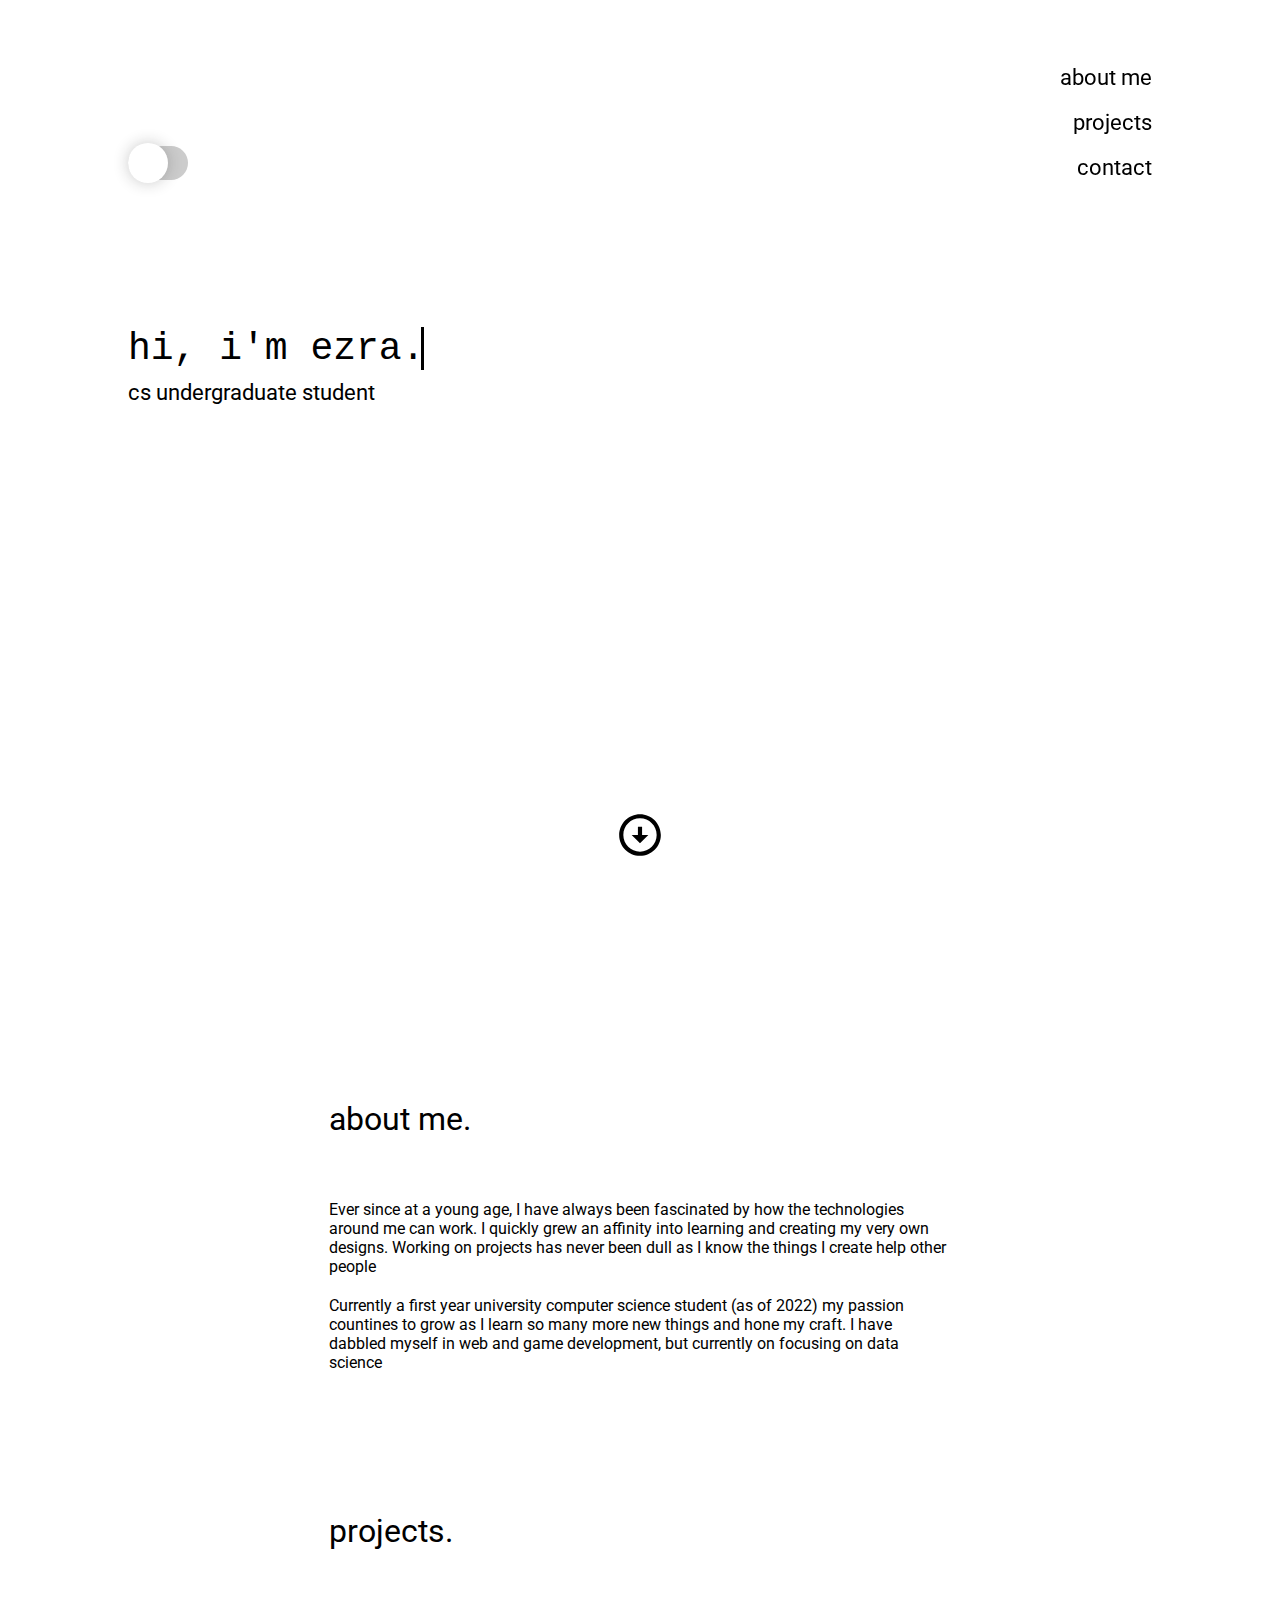
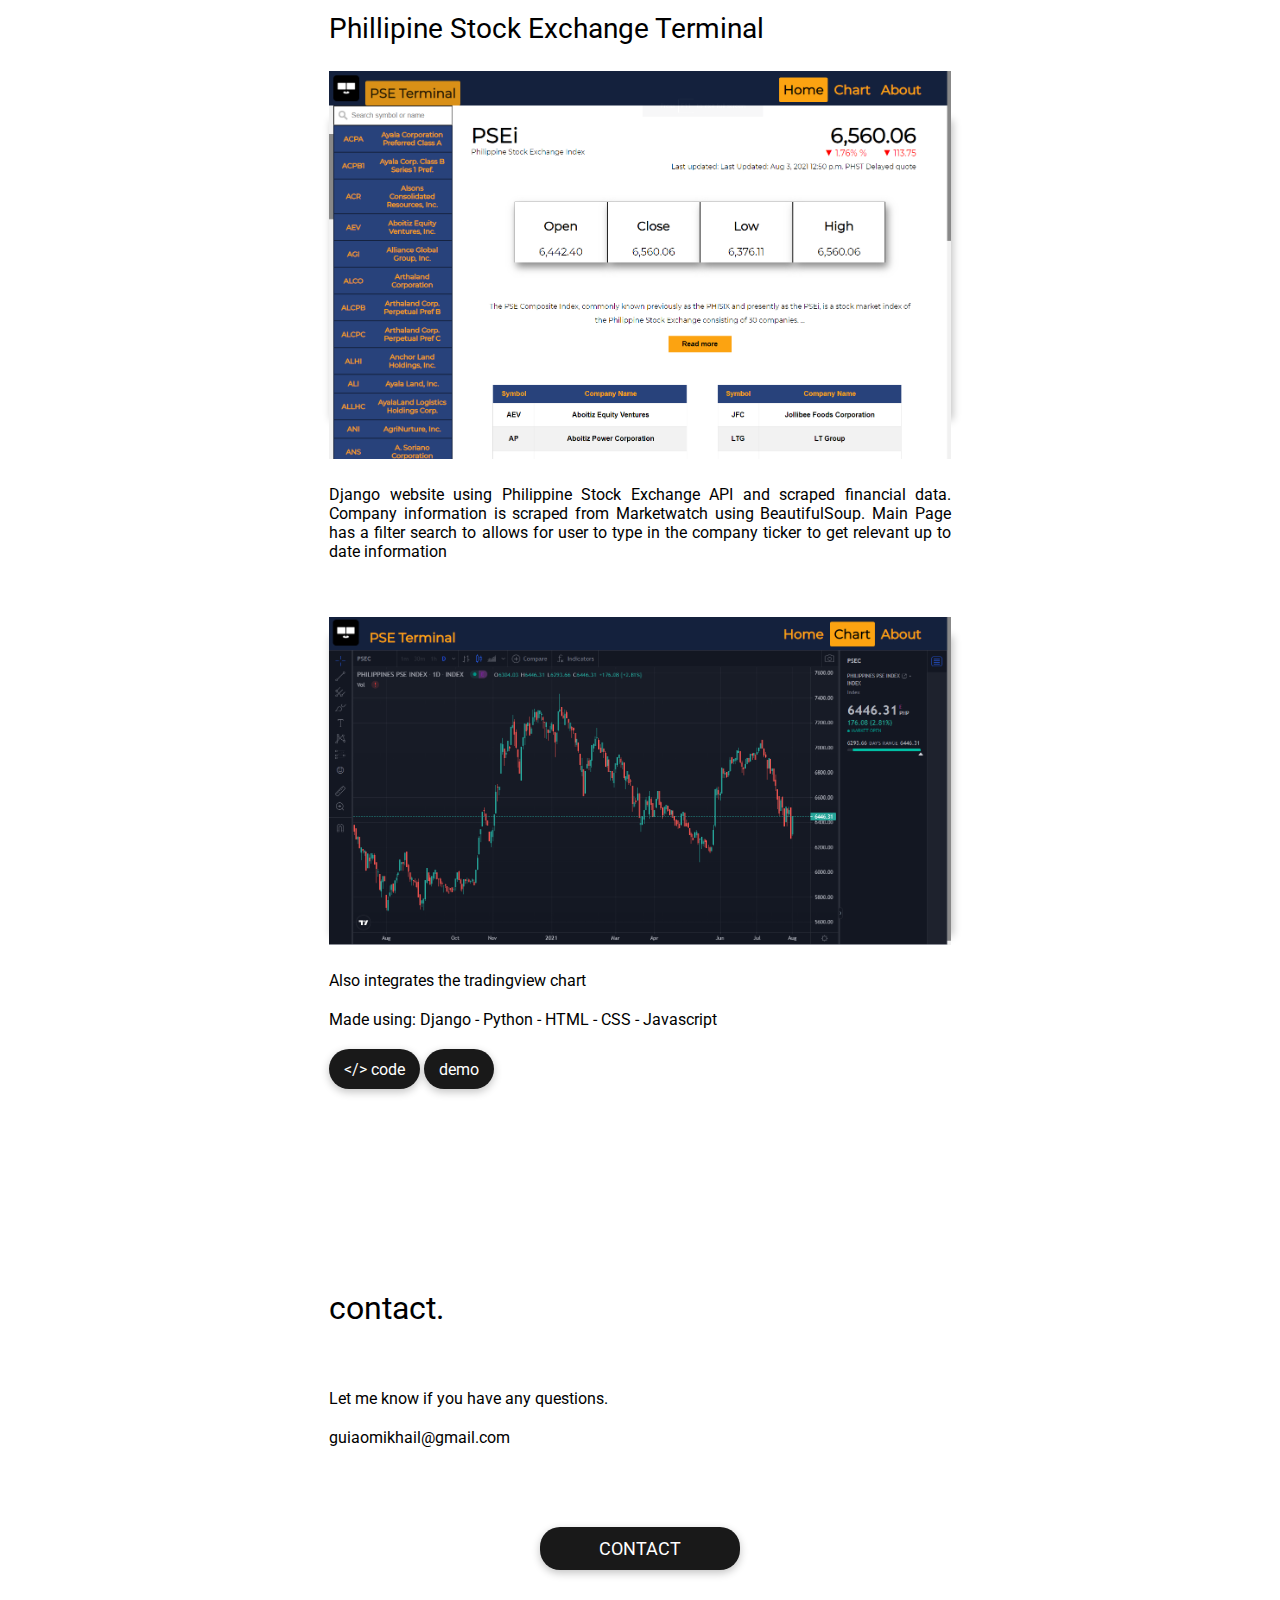
==== index.html @ e43804de "initial commit" ====
<!DOCTYPE html>
<html lang="en">
<head>
	<meta charset="utf-8">
	<title>Ezra Guiao </title>
	<meta name="author" content="">
	<meta name="description" content="A Personal Portfolio Website to showcase my projects and experiences">
	<meta name="viewport" content="width=device-width, initial-scale=1">

	<link rel="shortcut icon" type="image/x-icon" href="favicon.ico">

	<link type = "text/css", rel="stylesheet", href="default.css">
	<link id= "theme-style", rel="stylesheet", href="">
	<link href="https://fonts.googleapis.com/css2?family=Roboto:wght@100;300&display=swap" rel="stylesheet">

	<script src="https://ajax.googleapis.com/ajax/libs/jquery/3.5.1/jquery.min.js"></script>
	<script src="myscript.js"></script>
</head>

<body>
	<article class="main">
		<div id="hero">
			<div class="container">
				<label id="switch" class="switch">
					<input type="checkbox" onchange="toggleTheme()" id="slider">
					<span class="slider round"></span>
				</label>
			</div>
			<div id="welcome">
				<h1 id="heading">hi, i'm ezra.</h1>
				<h2 id="subline">cs undergraduate student</h2>
			</div>
			<div id="navigation">
				<ul>
					<li><a href="#about-me">about me</a></li>
					<li><a href="#projects">projects</a></li>
					<li><a href="#contact">contact</a></li>
				</ul>
			</div>
			<div id="to-bottom">
				<a href="#about-me"><svg xmlns="http://www.w3.org/2000/svg" enable-background="new 0 0 24 24" viewBox="0 0 24 24"><g><rect fill="none" height="44" width="44"/><path d="M12,4c4.41,0,8,3.59,8,8s-3.59,8-8,8s-8-3.59-8-8S7.59,4,12,4 M12,2C6.48,2,2,6.48,2,12c0,5.52,4.48,10,10,10 c5.52,0,10-4.48,10-10C22,6.48,17.52,2,12,2L12,2z M13,12l0-4h-2l0,4H8l4,4l4-4H13z"/></g></svg></a>
			</div>
		</div>
		<div id="site-content">
			<h3 id="about-me">about me.</h3>

			
			<p>Ever since at a young age, I have always been fascinated by how the technologies around me can work. I quickly grew an affinity into learning and creating my very own designs. Working on projects has never been dull as I know the things I create help other people</p>
			<!-- <blockquote>"Done is better than perfect!"</blockquote> -->
			<p>Currently a first year university computer science student (as of 2022) my passion countines to grow as I learn so many more new things and hone my craft. I have dabbled myself in web and game development, but currently on focusing on data science </p>
		
			<h3 id="projects">projects.</h3>

			<h4 class="project-heading">Phillipine Stock Exchange Terminal</h4>
			<div id="project-0" class="project-container">
				<img src="terminal main.png" style="max-height: 400px">
			</div>
			<div class="space"></div>

				<p class="project-description">Django website using Philippine Stock Exchange API and scraped financial data.
					Company information is scraped from Marketwatch using BeautifulSoup. Main Page has a filter search to allows for user to type in the
					company ticker to get relevant up to date information 
				</p>
				<p class="project-description"></p>

			<div class="space"></div>
			<div id="project-1" class="project-container">
				<img src="terminal chart.png" style="max-height: 400px">
			</div>

			<p class="project-description"> Also integrates the tradingview chart </p>
			<p> Made using: Django - Python - HTML - CSS - Javascript</p>
			<div class="project-button-container">
				<button class="project-button code-button"><a href="https://github.com/Cytical/PSE_Terminal">&lt/&gt
						code</a></button>
				<button class="project-button demo-button"><a
						href="https://pse-terminal.herokuapp.com/home">demo</a></button>
			</div>

			<h3 id="contact">contact.</h3>
			<p>Let me know if you have any questions.</p>
			<p> guiaomikhail@gmail.com </p>
			<div id="cta-container">
				<button class="cta-button"><a href="mailto:guiaomikhail@gmail.com">Contact</a></button>
			</div>
		</div>
	</div>
</body>

</html>
---- default.css ----
/*! minireset.css v0.0.6 | MIT License | github.com/jgthms/minireset.css */
/* black = #151515 , gold = #cc9966  red = #600*/
.container {
    position: absolute;
    bottom: 80%;
    left: 10%;
}

.container h1 {
    color: var(--font-color);
    font-family: sans-serif;
}


/* The switch - the box around the slider */
.switch {
    position: relative;
    display: inline-block;
    width: 60px;
    height: 34px;
}

/* Hide default HTML checkbox */
.switch input {
    opacity: 0;
    width: 0;
    height: 0;
}

/* The slider */
.slider {
    position: absolute;
    cursor: pointer;
    top: 0;
    left: 0;
    right: 0;
    bottom: 0;
    background-color: #ccc;
    -webkit-transition: 0.4s;
    transition: 0.4s;
}

.slider:before {
    position: absolute;
    content: "";
    height: 40px;
    width: 40px;
    left: 0px;
    bottom: 4px;
    top: 0;
    bottom: 0;
    margin: auto 0;
    -webkit-transition: 0.4s;
    transition: 0.4s;
    box-shadow: 0 0px 15px #2020203d;
    background: white url('https://i.ibb.co/FxzBYR9/night.png');
    background-repeat: no-repeat;
    background-position: center;
}

input:checked+.slider {
    background-color: #2196f3;
}

input:focus+.slider {
    box-shadow: 0 0 1px #2196f3;
}

input:checked+.slider:before {
    -webkit-transform: translateX(24px);
    -ms-transform: translateX(24px);
    transform: translateX(24px);
    background: white url('https://i.ibb.co/7JfqXxB/sunny.png');
    background-repeat: no-repeat;
    background-position: center;
}

/* Rounded sliders */
.slider.round {
    border-radius: 34px;
}

.slider.round:before {
    border-radius: 50%;
}

html,
body,
p,
ol,
ul,
li,
dl,
dt,
dd,
blockquote,
figure,
fieldset,
legend,
textarea,
pre,
iframe,
hr,
h1,
h2,
h3,
h4,
h5,
h6 {
    margin: 0;
    padding: 0
}

h1,
h2,
h3,
h4,
h5,
h6 {
    font-size: 100%;
    font-weight: normal
}

ul {
    list-style: none
}

button,
input,
select,
textarea {
    margin: 0
}

html {
    box-sizing: border-box
}


*,
*::before,
*::after {
    box-sizing: inherit
}

img,
video {
    height: auto;
    max-width: 100%
}

iframe {
    border: 0
}

table {
    border-collapse: collapse;
    border-spacing: 0
}

td,
th {
    padding: 0
}

td:not([align]),
th:not([align]) {
    text-align: left
}



body {
    font-family: 'Roboto', sans-serif;
}

a {
    color: inherit;
    text-decoration: none;
}

a:hover {
    text-decoration-line: underline;
    text-decoration-color: black;
}

button a:hover {
    text-decoration-color: white;
}

.main {
    height:100%;
    overflow-y: scroll;
    scroll-snap-type: y mandatory;
}

#hero {
    width: 98vw;
    height: 100vh;
    margin: 0 auto;
    margin-bottom: 5rem;
}

#welcome {
    position: absolute;
    bottom: 55%;
    left: 10%;
}


@media only screen and (max-width: 500px) {

    h1 {
        font-size: 26px !important;
    }
}

#navigation {
    position: absolute;
    top: 5%;
    right: 10%;
    font-size: 22px;
    text-align: right;
    transition: top 1.2s;
}

#logo {
    position: absolute;
    top: 5%;
    left: 10%;
    width: 60px;
    height: 60px;
    border-radius: 50%;
    border: solid 2px black;
}

svg {
    fill: black;
    width: 50px;
    height: 50px;
}

#to-bottom {
    position: absolute;
    bottom: 4%;
    left: 0;
    right: 0;
    text-align: center;
}

#navigation ul li {
    margin-top: 20px;
}

#heading {
    font-size: 38px;
    font-family: monospace;
    overflow: hidden;
    white-space: nowrap;
    border-right: 3px solid black;
    width: 13ch;
    animation:
        typing 2s steps(13),
        blink-caret .75s 2s step-end infinite;
}

@keyframes slidein {
    from {
        margin-left: -500px;
    }

    to {
        margin-left: 0px;
    }
}

/* typing effect */
@keyframes typing {
    from {
        width: 0ch;
    }

    10% {
        width: 0ch;
    }

    to {
        width: 13ch;
    }
}

/* typewriter cursor effect */
@keyframes blink-caret {

    from,
    to {
        border-color: transparent
    }

    50% {
        border-color: black;
    }
}

h2 {
    font-size: 22px;
}

h3 {
    font-size: 32px;
    margin-bottom: 60px;
    margin-top: 20px;
    min-height: 160px;
    padding-top: 120px;

}

p {
    font-size: 16px;
    margin-bottom: 20px;
}

#subline {
    margin-top: 10px;
}

#site-content {
    max-width: 750px;
    margin: 0 auto;
    padding: 0 5vw;
    scroll-snap-align: start;
}

blockquote {
    border-left: 3px solid #666;
    color: #666;
    font-family: 'Roboto', sans-serif;
    font-size: 18px;
    font-style: italic;
    line-height: 1.8em;
    padding: 1em 2em;
    margin: 4rem 0;
    position: relative;
    transition: 0.2s border ease-in-out;
    z-index: 0;
}

#l {
    font-size: 28px;
    position: relative;
    left: 13px;
    top: 10px;

}

#b {
    font-size: 28px;
    position: relative;
    left: 12px;
    top: 14px;

}

#extra-l {
    font-size: 16px;
    position: relative;
    left: 8px;
    top: 5px;

}

#extra-b {
    font-size: 16px;
    position: relative;
    left: 7px;
    top: 9px;

}

#extra-header {
    display: none;
    position: fixed;
    width: 100vw;
    height: 50px;
    padding: 5px;
    margin: 0 auto;
    z-index: 10;
    background-color: white;
    -webkit-box-shadow: 0 3px 5px rgba(57, 63, 72, 0.3);
    -moz-box-shadow: 0 3px 5px rgba(57, 63, 72, 0.3);
    box-shadow: 0 3px 5px rgba(57, 63, 72, 0.3);
}

#extra-logo {
    width: 35px;
    height: 35px;
    border-radius: 50%;
    border: solid 1px black;
}

#extra-navigation {
    margin-top: 5px;
}

#header-container {
    margin: 0 5vw;
    display: flex;
    flex-direction: row;
    justify-content: space-between;
    align-items: center;
}


.moved-navigation {
    top: 35vh !important;
}


.project-container {

    height: 300px;
    width: 100%;
    display: flex;
    flex-direction: column;
    justify-content: center;
    align-items: center;
    margin-top: 50px;
    margin-bottom: 40px;
    box-shadow: rgba(0, 0, 0, 0.24) 2px 5px 8px;
}

.project-heading {
    font-size: 28px;
    margin-bottom: 70px;
}

.project-description {
    text-align: justify;
}

.project-button-container {
    margin-bottom: 80px
}

button {
    font-family: inherit;
    font-size: 16px;
    color: white;
    height: 40px;
    padding: 5px 15px;
    background-color: rgb(25, 25, 25);
    border-radius: 20px;
    border: none;
    box-shadow: rgba(0, 0, 0, 0.24) 0px 3px 8px;
}

.cta-button {
    font-size: 18px;
    width: 200px;
    height: 43px;
    text-transform: uppercase;
    padding: 10px 0;

}


#cta-container {
    display: flex;
    justify-content: center;
    margin-bottom: 10rem;
    margin-top: 5rem;
}

.space {
    margin-top: 70px;
}

/* custom scrollbar */
::-webkit-scrollbar {
    width: 20px;
}

::-webkit-scrollbar-track {
    background-color: transparent;
}

::-webkit-scrollbar-thumb {
    background-color: #d6dee1;
    border-radius: 20px;
    border: 6px solid transparent;
    background-clip: content-box;
}

::-webkit-scrollbar-thumb:hover {
    background-color: #a8bbbf;
}
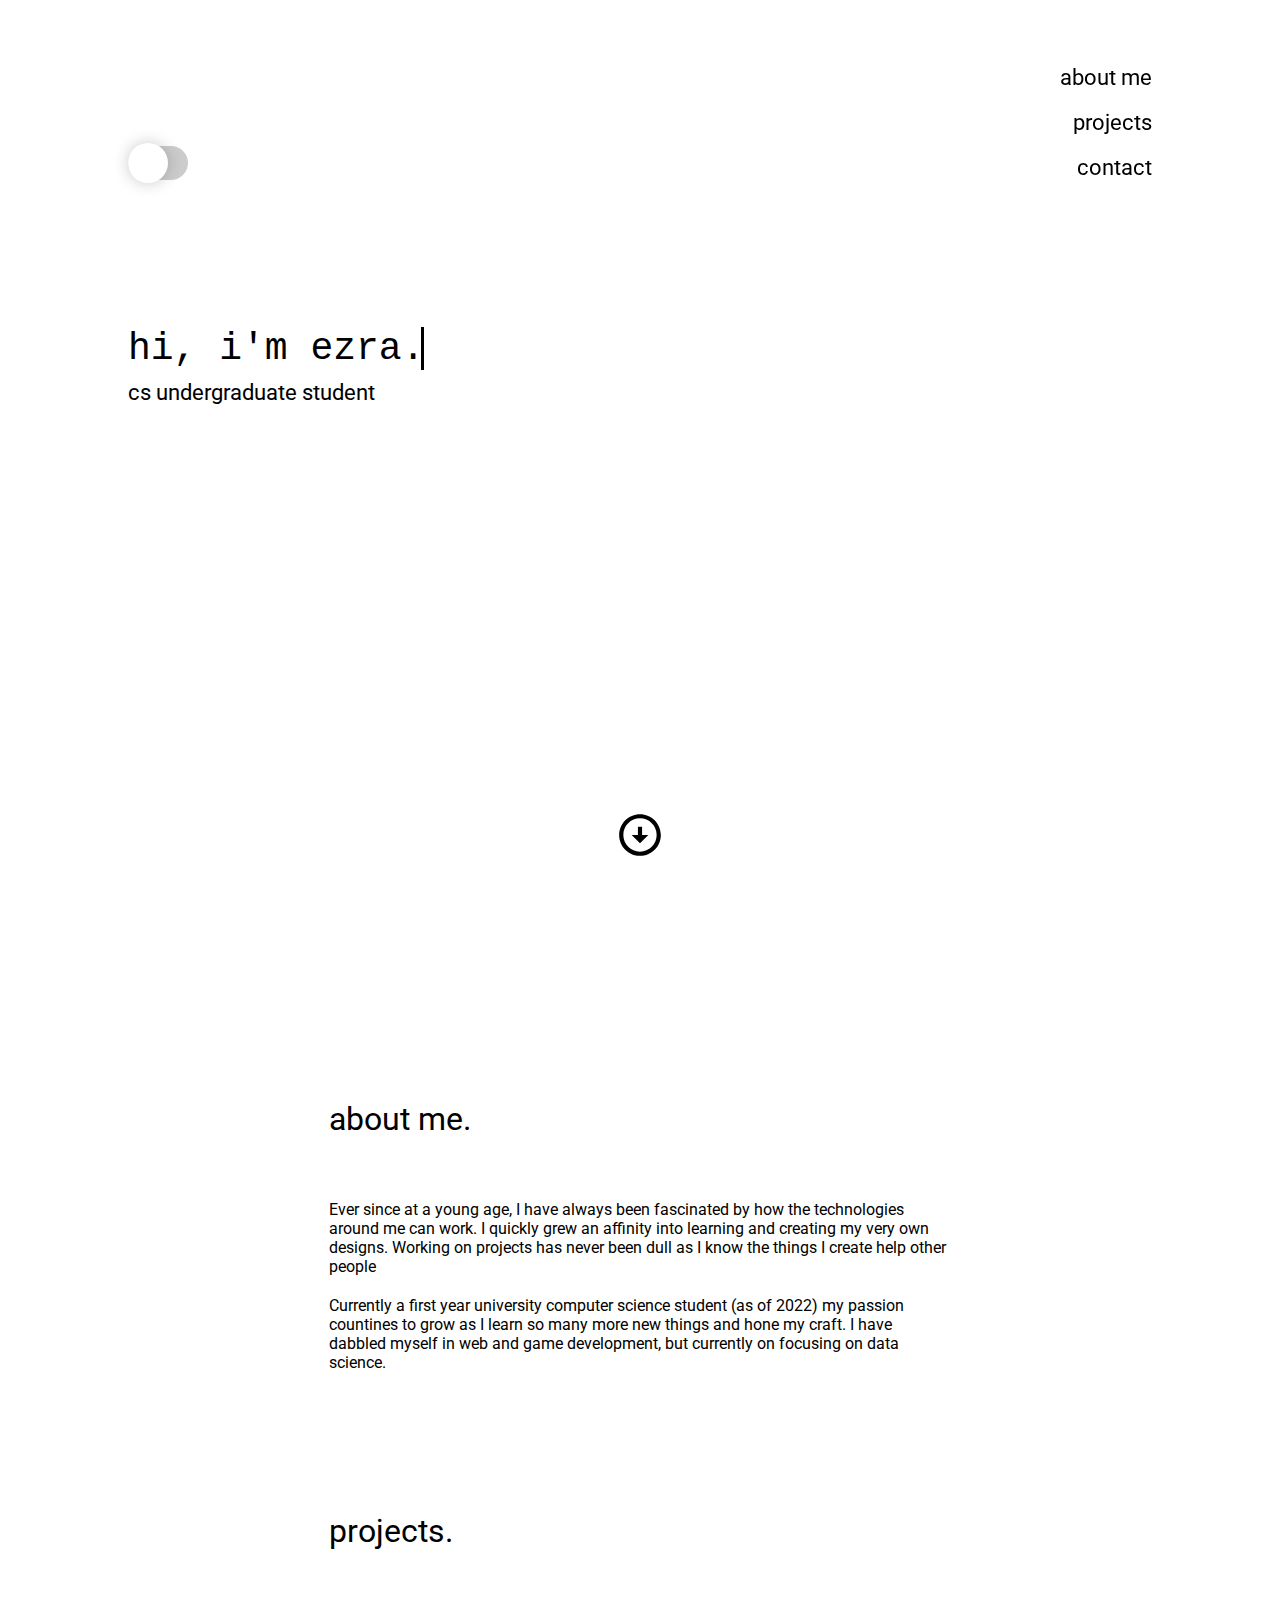
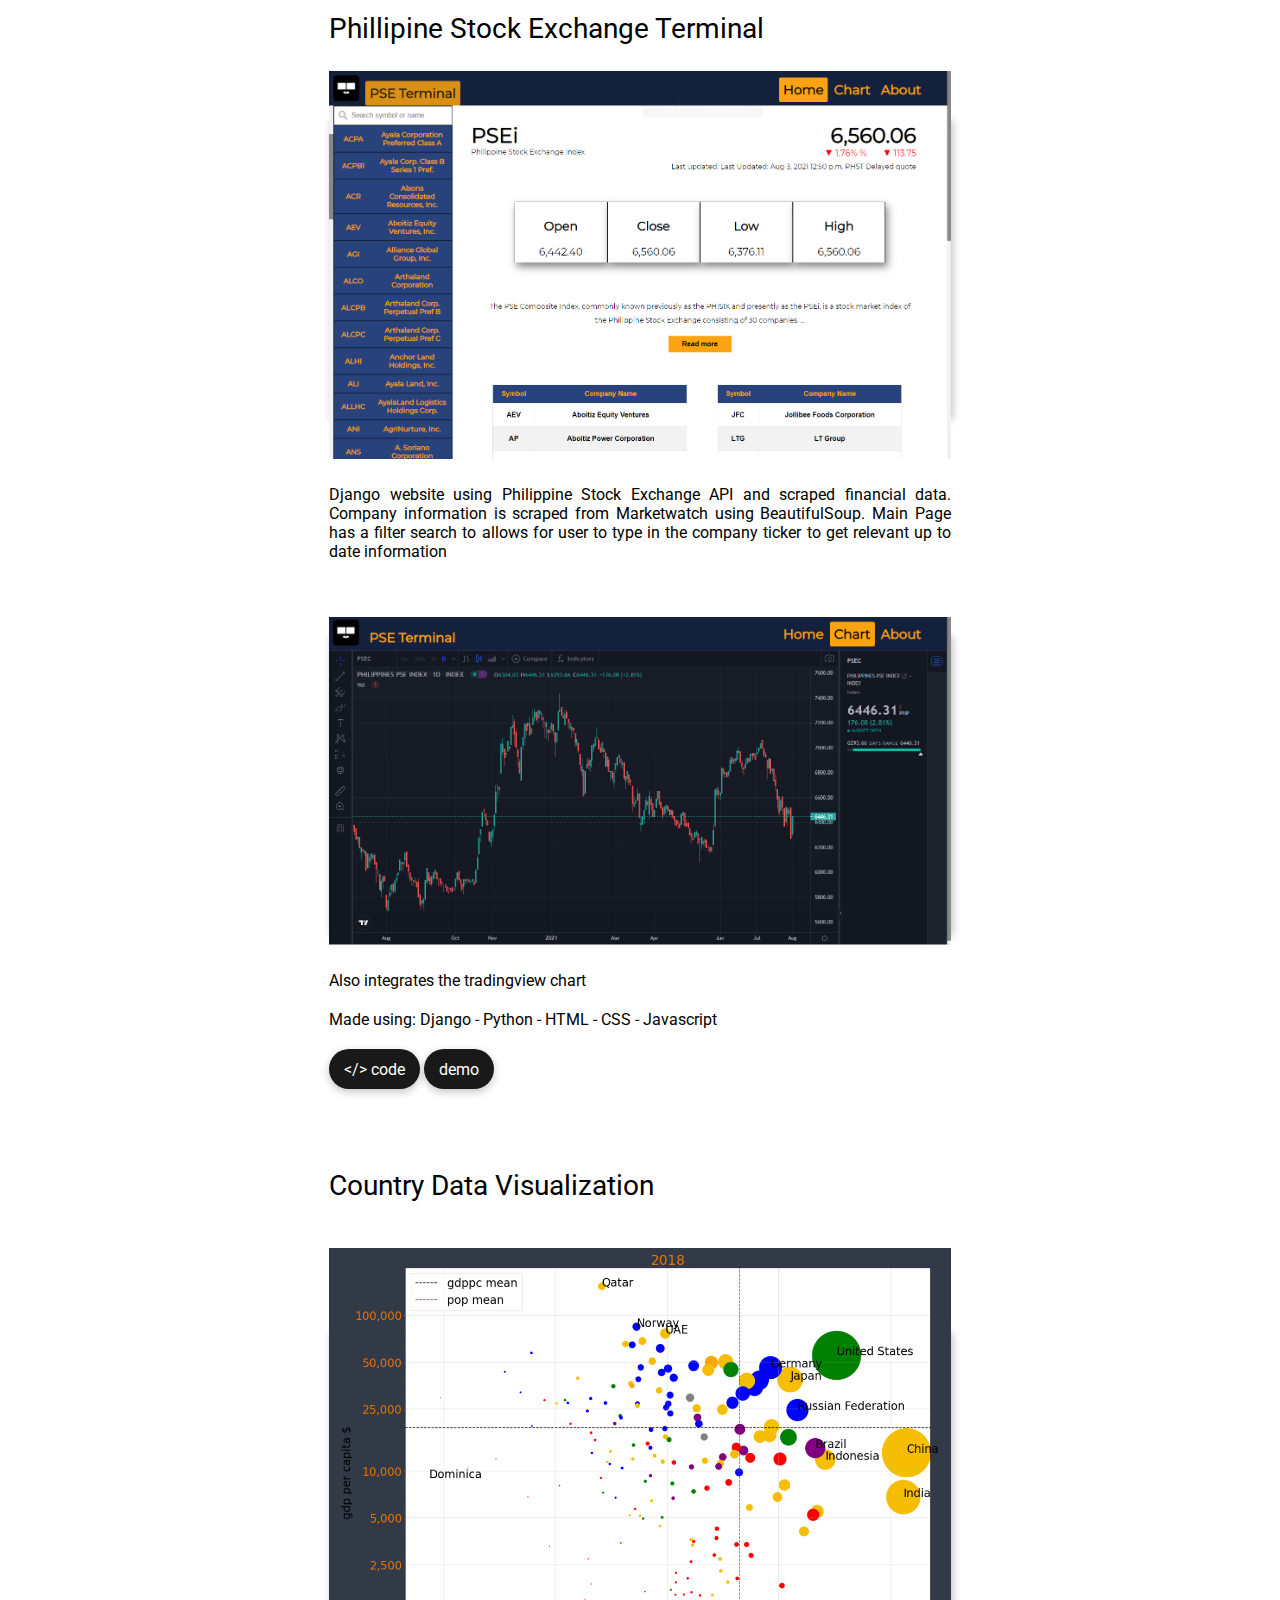
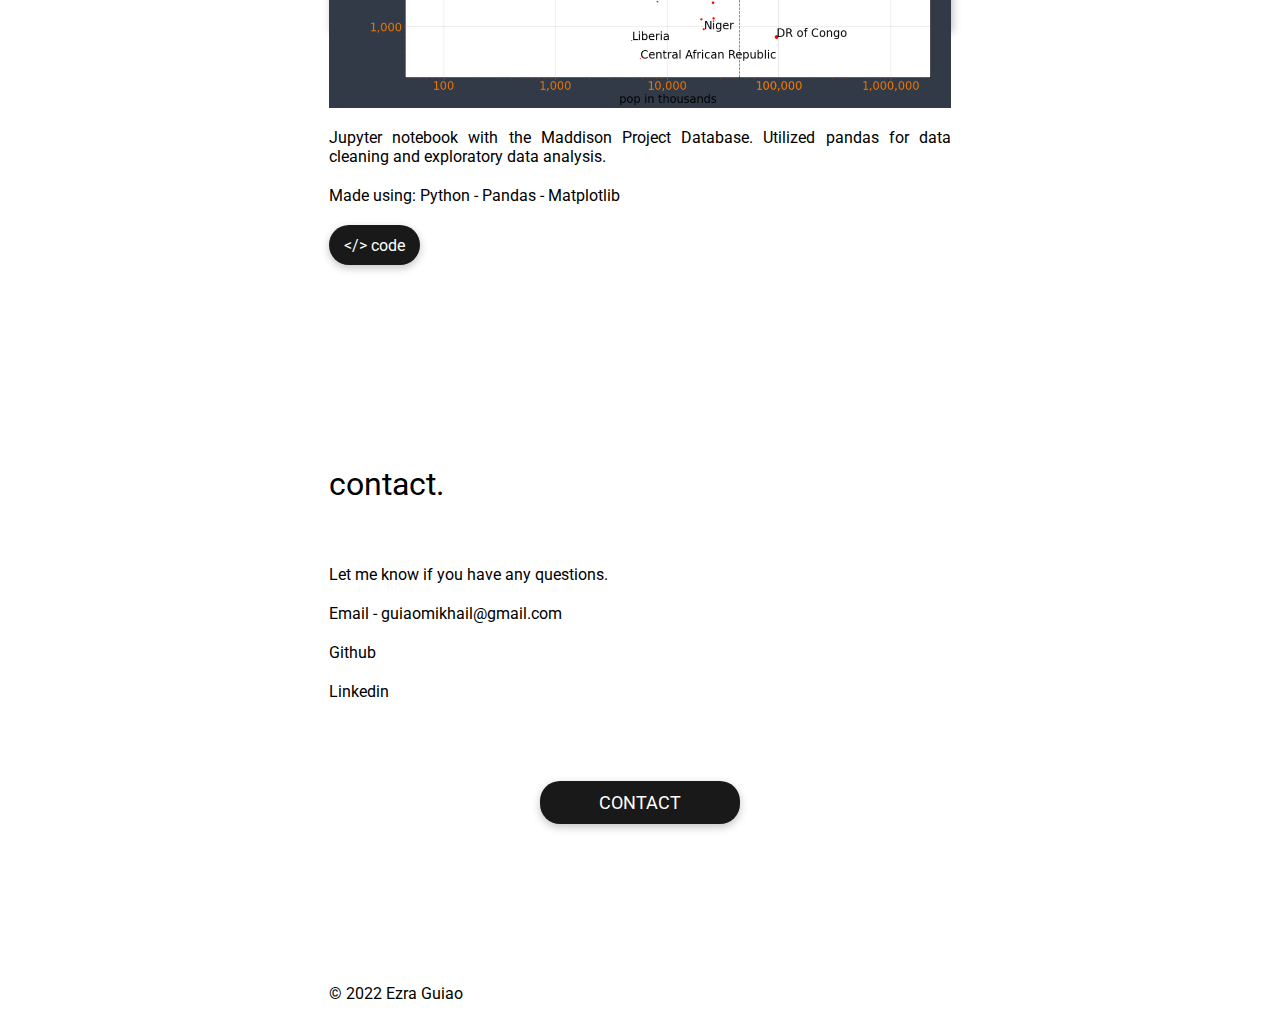
==== commit 3217b7a6: "resume v2" ====
--- a/index.html
+++ b/index.html
@@ -3,9 +3,10 @@
 <html lang="en">
 <head>
 	<meta charset="utf-8">
-	<title>Ezra Guiao </title>
-	<meta name="author" content="">
-	<meta name="description" content="A Personal Portfolio Website to showcase my projects and experiences">
+	<title>Ezra Guiao | CS Portfolio </title>
+	<meta name="author" content="Mikhail Ezra Guiao">
+	<meta name="description" content="Ezra Guiao's Personal Portfolio Website to showcase my projects and experiences">
+	<meta name="keywords" content="Ezra Guiao, Github, Linkedin, Computer Science, Mikhail Ezra L. Guiao">
 	<meta name="viewport" content="width=device-width, initial-scale=1">
 
 	<link rel="shortcut icon" type="image/x-icon" href="favicon.ico">
@@ -48,7 +49,7 @@
 			
 			<p>Ever since at a young age, I have always been fascinated by how the technologies around me can work. I quickly grew an affinity into learning and creating my very own designs. Working on projects has never been dull as I know the things I create help other people</p>
 			<!-- <blockquote>"Done is better than perfect!"</blockquote> -->
-			<p>Currently a first year university computer science student (as of 2022) my passion countines to grow as I learn so many more new things and hone my craft. I have dabbled myself in web and game development, but currently on focusing on data science </p>
+			<p>Currently a first year university computer science student (as of 2022) my passion countines to grow as I learn so many more new things and hone my craft. I have dabbled myself in web and game development, but currently on focusing on data science. </p>
 		
 			<h3 id="projects">projects.</h3>
 
@@ -78,12 +79,34 @@
 						href="https://pse-terminal.herokuapp.com/home">demo</a></button>
 			</div>
 
+			<h4 class="project-heading">Country Data Visualization</h4>
+			<hr style="height:6px; visibility:hidden;" />
+			<div id="project-0" class="project-container">
+				<img src="world data visual.png" style="max-height: 500px">
+			</div>
+			<hr style="height:60px; visibility:hidden;" />
+			
+			<p class="project-description"> Jupyter notebook with the Maddison Project Database.
+			Utilized pandas for data cleaning and exploratory data analysis.
+			</p>
+			<p class="project-description"></p>
+				
+			<p> Made using: Python - Pandas - Matplotlib</p>
+			<div class="project-button-container">
+				<button class="project-button code-button"><a href="https://github.com/Cytical/World-Data-Visualization/blob/main/Maddison%20Project.ipynb">&lt/&gt
+						code</a></button>
+			</div>
+
 			<h3 id="contact">contact.</h3>
 			<p>Let me know if you have any questions.</p>
-			<p> guiaomikhail@gmail.com </p>
+			<p> Email - guiaomikhail@gmail.com </p>
+			<p> <a id='links' href=https://github.com/Cytical> Github </a> </p>
+			<p> <a id='links' href=https://www.linkedin.com/in/ezra-guiao> Linkedin </a> </p>
 			<div id="cta-container">
 				<button class="cta-button"><a href="mailto:guiaomikhail@gmail.com">Contact</a></button>
 			</div>
+
+			<p> &copy; 2022 Ezra Guiao  </p>
 		</div>
 	</div>
 </body>
--- a/default.css
+++ b/default.css
@@ -494,4 +494,3 @@
 ::-webkit-scrollbar-thumb:hover {
     background-color: #a8bbbf;
 }
-
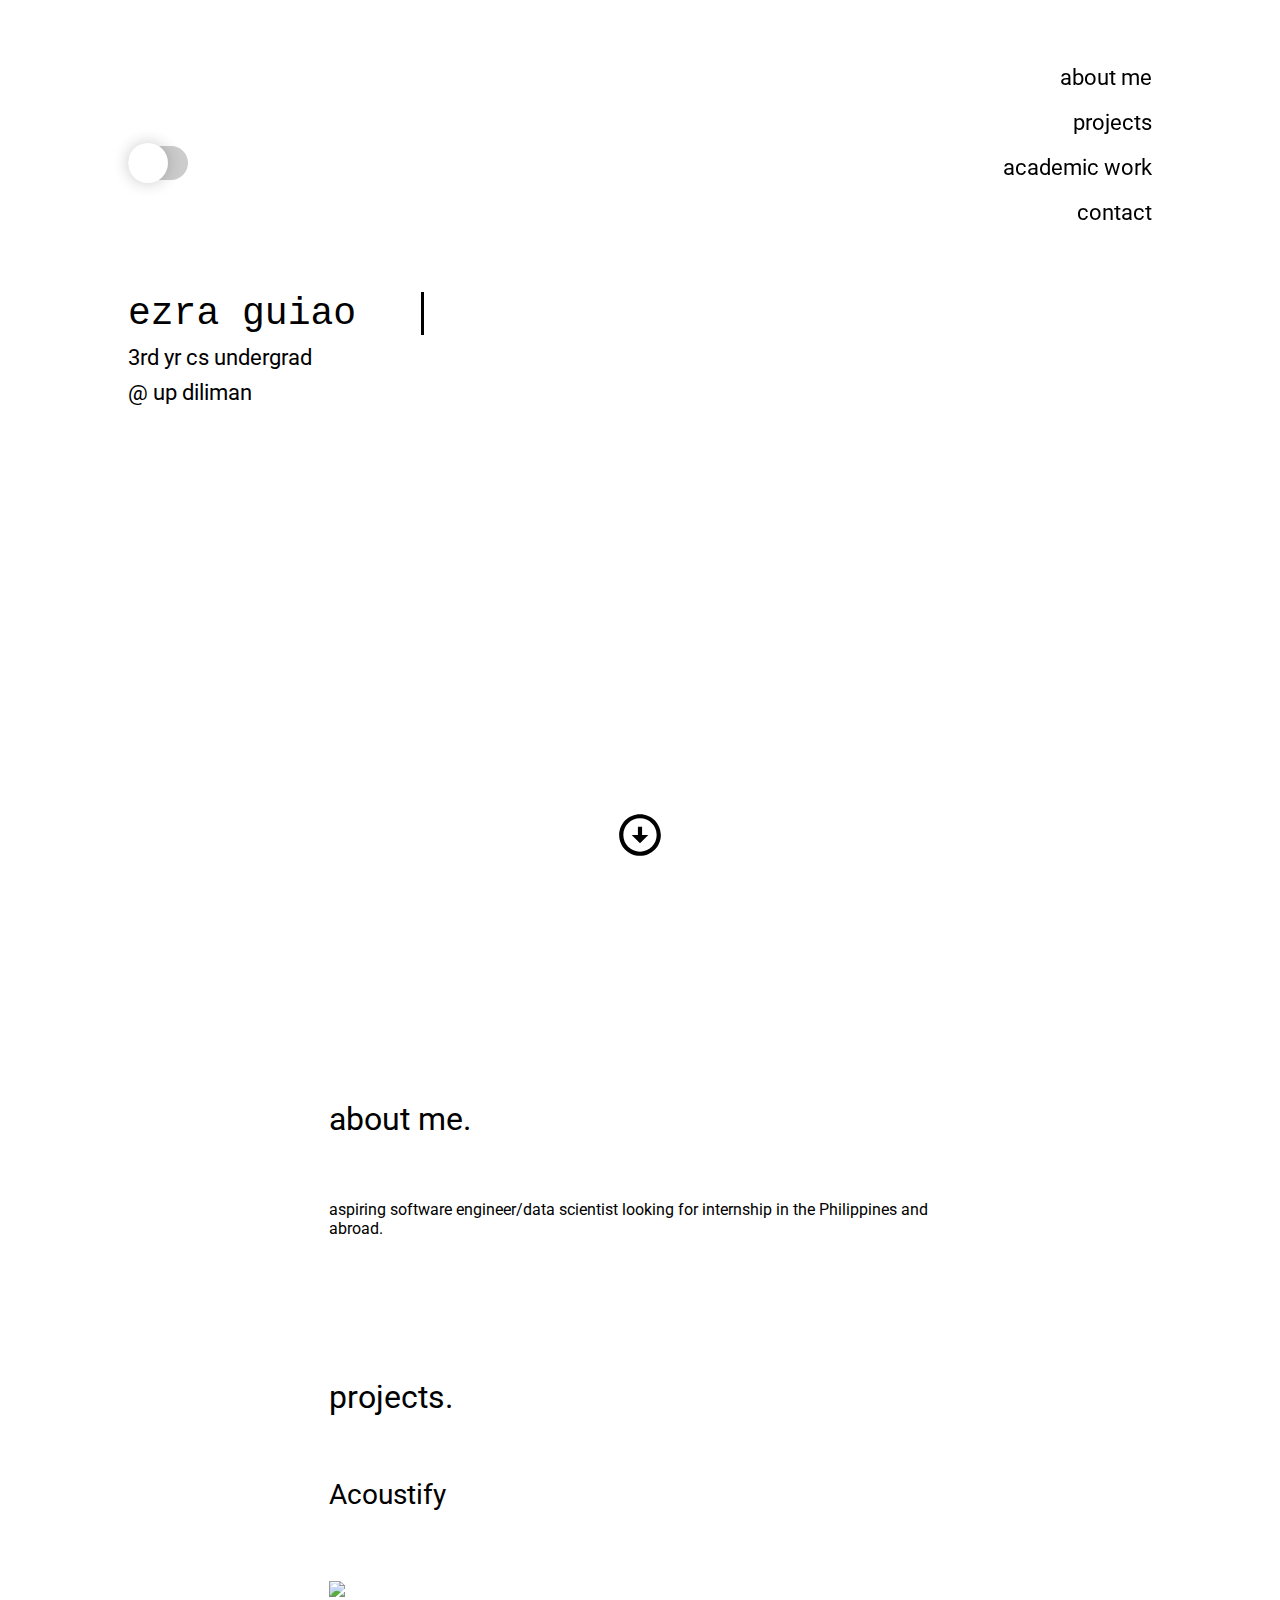
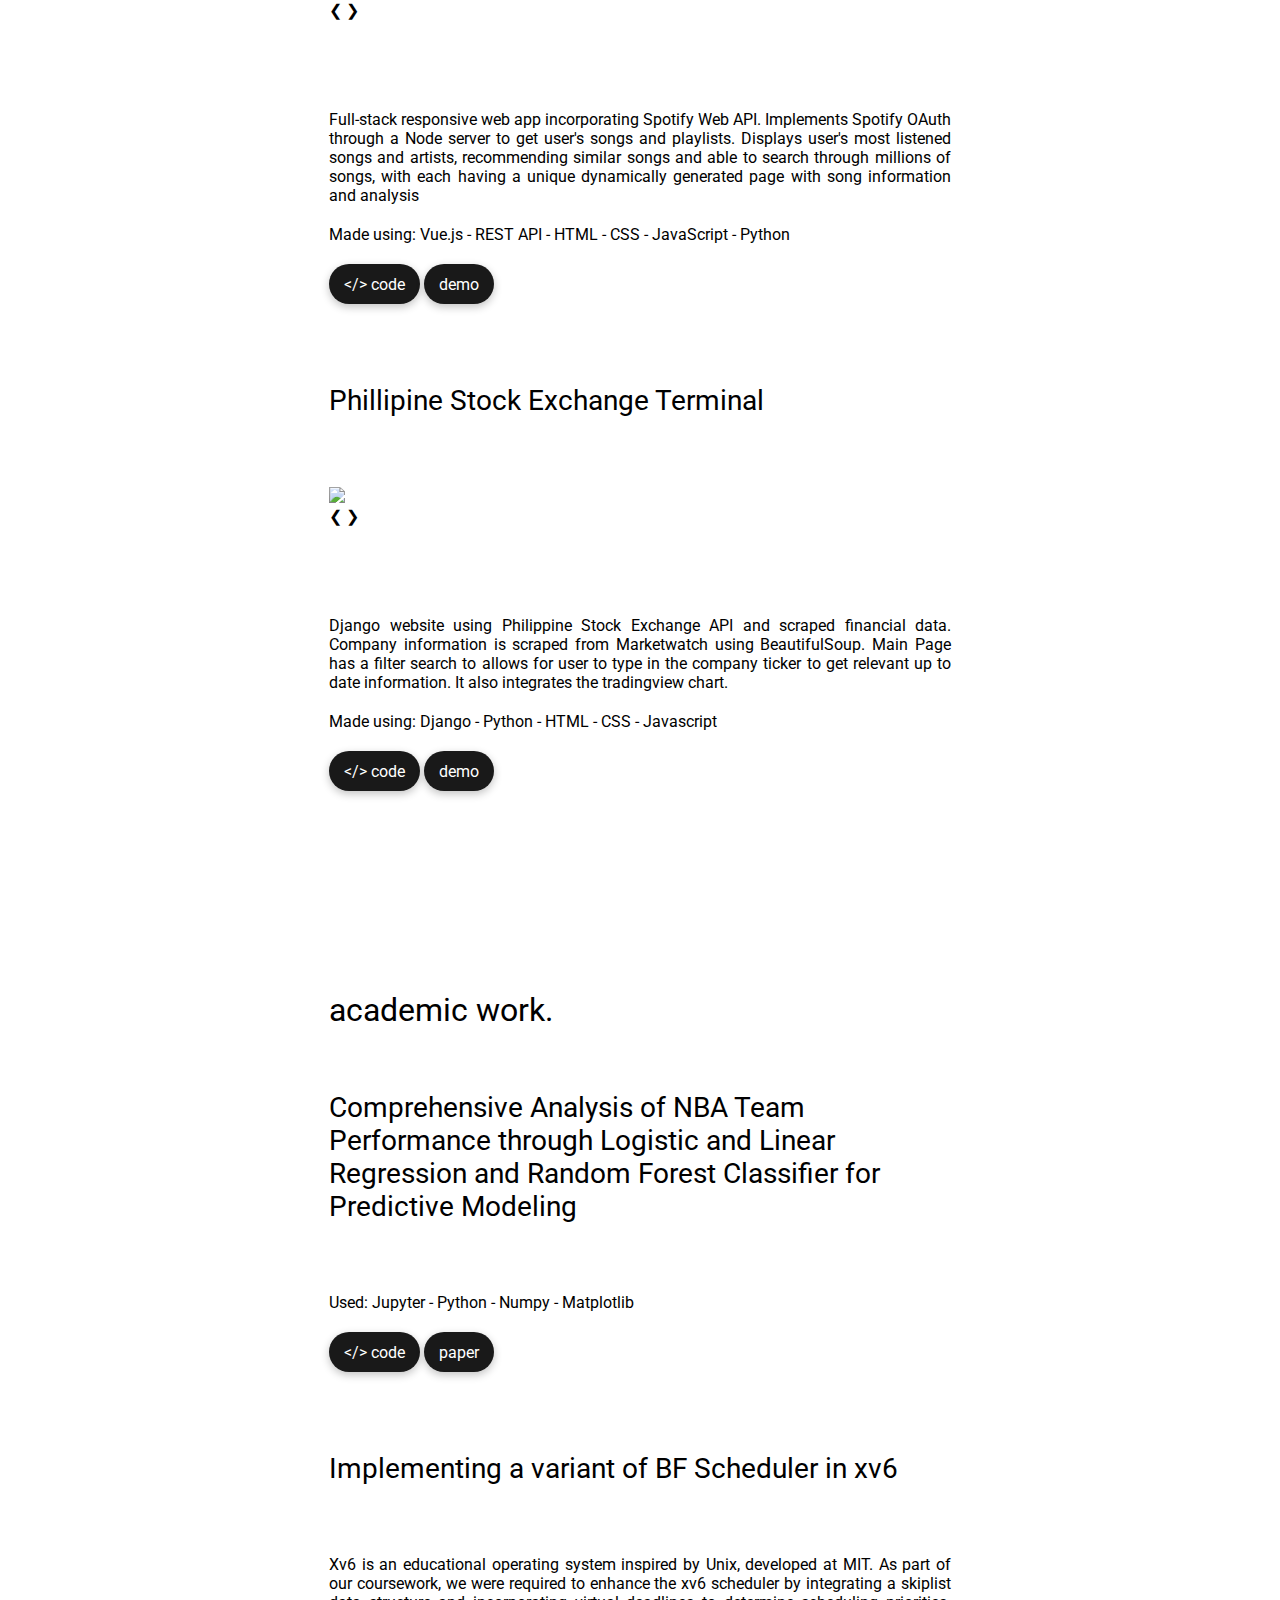
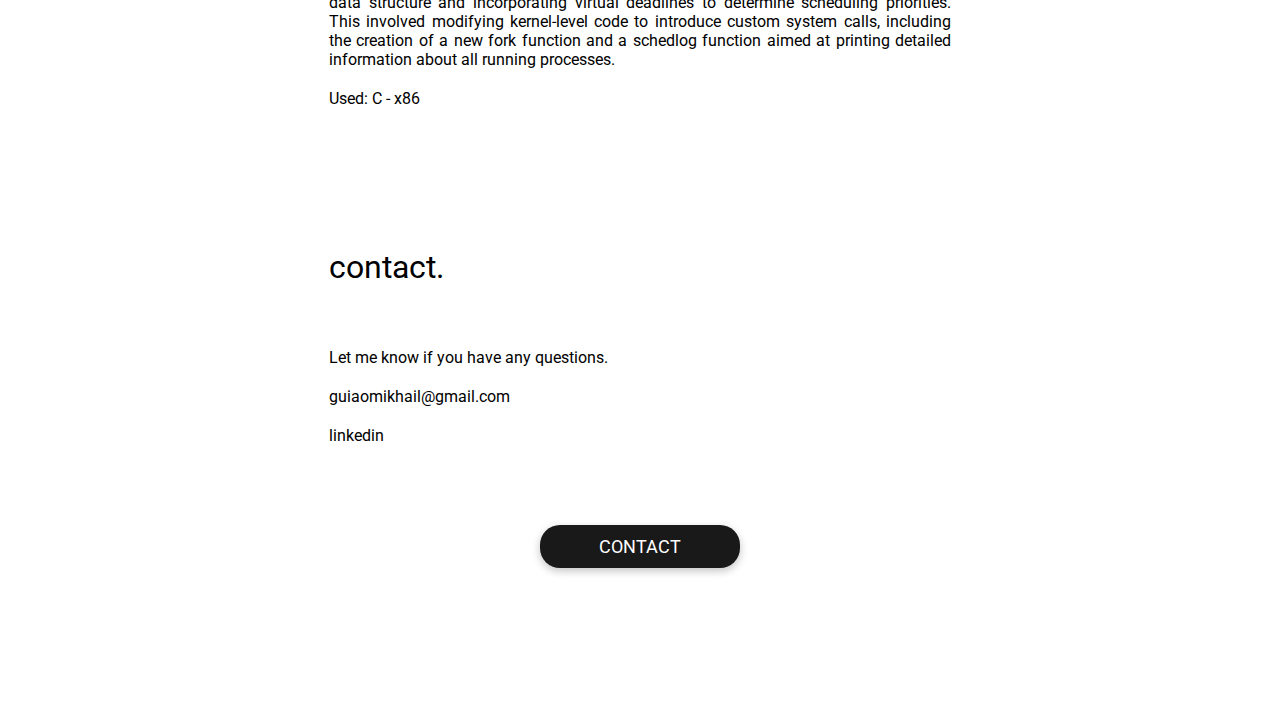
==== commit 2ddee151: "fixed dark mode" ====
--- a/index.html
+++ b/index.html
@@ -3,17 +3,17 @@
 <html lang="en">
 <head>
 	<meta charset="utf-8">
-	<title>Ezra Guiao | CS Portfolio </title>
+	<title>Ezra Guiao </title>
 	<meta name="author" content="Mikhail Ezra Guiao">
-	<meta name="description" content="Ezra Guiao's Personal Portfolio Website to showcase my projects and experiences">
-	<meta name="keywords" content="Ezra Guiao, Github, Linkedin, Computer Science, Mikhail Ezra L. Guiao">
+	<meta name="description" content="A Personal Portfolio Website to showcase my projects and experiences">
 	<meta name="viewport" content="width=device-width, initial-scale=1">
 
 	<link rel="shortcut icon" type="image/x-icon" href="favicon.ico">
 
-	<link type = "text/css", rel="stylesheet", href="default.css">
+	
 	<link id= "theme-style", rel="stylesheet", href="">
 	<link href="https://fonts.googleapis.com/css2?family=Roboto:wght@100;300&display=swap" rel="stylesheet">
+		<link type="text/css" , rel="stylesheet" , href="default.css">
 
 	<script src="https://ajax.googleapis.com/ajax/libs/jquery/3.5.1/jquery.min.js"></script>
 	<script src="myscript.js"></script>
@@ -29,48 +29,100 @@
 				</label>
 			</div>
 			<div id="welcome">
-				<h1 id="heading">hi, i'm ezra.</h1>
-				<h2 id="subline">cs undergraduate student</h2>
+				<h1 id="heading">ezra guiao</h1>
+				<h2 id="subline">3rd yr cs undergrad</h2>
+				<h2 id="subline">@ up diliman</h2>
 			</div>
 			<div id="navigation">
 				<ul>
 					<li><a href="#about-me">about me</a></li>
 					<li><a href="#projects">projects</a></li>
+					<li><a href="#academic work">academic work</a></li>
 					<li><a href="#contact">contact</a></li>
 				</ul>
 			</div>
 			<div id="to-bottom">
-				<a href="#about-me"><svg xmlns="http://www.w3.org/2000/svg" enable-background="new 0 0 24 24" viewBox="0 0 24 24"><g><rect fill="none" height="44" width="44"/><path d="M12,4c4.41,0,8,3.59,8,8s-3.59,8-8,8s-8-3.59-8-8S7.59,4,12,4 M12,2C6.48,2,2,6.48,2,12c0,5.52,4.48,10,10,10 c5.52,0,10-4.48,10-10C22,6.48,17.52,2,12,2L12,2z M13,12l0-4h-2l0,4H8l4,4l4-4H13z"/></g></svg></a>
+				<a href="#projects"><svg xmlns="http://www.w3.org/2000/svg" enable-background="new 0 0 24 24" viewBox="0 0 24 24"><g><rect fill="none" height="44" width="44"/><path d="M12,4c4.41,0,8,3.59,8,8s-3.59,8-8,8s-8-3.59-8-8S7.59,4,12,4 M12,2C6.48,2,2,6.48,2,12c0,5.52,4.48,10,10,10 c5.52,0,10-4.48,10-10C22,6.48,17.52,2,12,2L12,2z M13,12l0-4h-2l0,4H8l4,4l4-4H13z"/></g></svg></a>
 			</div>
 		</div>
 		<div id="site-content">
 			<h3 id="about-me">about me.</h3>
 
 			
-			<p>Ever since at a young age, I have always been fascinated by how the technologies around me can work. I quickly grew an affinity into learning and creating my very own designs. Working on projects has never been dull as I know the things I create help other people</p>
-			<!-- <blockquote>"Done is better than perfect!"</blockquote> -->
-			<p>Currently a first year university computer science student (as of 2022) my passion countines to grow as I learn so many more new things and hone my craft. I have dabbled myself in web and game development, but currently on focusing on data science. </p>
+			<p> aspiring software engineer/data scientist looking for internship in the Philippines and abroad. </p>
 		
-			<h3 id="projects">projects.</h3>
-
-			<h4 class="project-heading">Phillipine Stock Exchange Terminal</h4>
-			<div id="project-0" class="project-container">
-				<img src="terminal main.png" style="max-height: 400px">
-			</div>
-			<div class="space"></div>
-
-				<p class="project-description">Django website using Philippine Stock Exchange API and scraped financial data.
-					Company information is scraped from Marketwatch using BeautifulSoup. Main Page has a filter search to allows for user to type in the
-					company ticker to get relevant up to date information 
-				</p>
-				<p class="project-description"></p>
-
-			<div class="space"></div>
-			<div id="project-1" class="project-container">
-				<img src="terminal chart.png" style="max-height: 400px">
-			</div>
-
-			<p class="project-description"> Also integrates the tradingview chart </p>
+		<h3 id="projects">projects.</h3>
+
+		<h4 class="project-heading">Acoustify</h4>
+			<div class="slideshow-container">
+				<div class="mySlides1 slides">
+					<img src="images/acoustify main.png">
+				</div>
+				<div class="mySlides1 slides">
+					<img src="images/acoustify artist.png">
+				</div>
+				<div class="mySlides1 slides">
+					<img src="images/acoustify song.png">
+				</div>
+				<div class="mySlides1 slides">
+					<img src="images/acoustify search.png">
+				</div>
+				<div class="mySlides1 slides">
+					<img src="images/acoustify rank.png">
+				</div>
+			
+				<a class="prev" onclick="plusSlides(-1, 0)">&#10094;</a>
+				<a class="next" onclick="plusSlides(1, 0)">&#10095;</a>
+
+				<div class="dot-container" style="text-align:center; padding-top: 20px;">
+					<span class="dot" onclick="currentSlide(1, 0)"></span>
+					<span class="dot" onclick="currentSlide(2, 0)"></span>
+					<span class="dot" onclick="currentSlide(3, 0)"></span>
+					<span class="dot" onclick="currentSlide(4, 0)"></span>
+					<span class="dot" onclick="currentSlide(5, 0)"></span>
+					<!-- Add more spans if needed for additional slides -->
+				</div>
+			</div>
+				<div class="space"></div>
+
+			<p class="project-description">Full-stack responsive web app incorporating Spotify Web API. Implements Spotify OAuth through a Node server to get user's songs and playlists. Displays user's most listened songs and artists, recommending similar songs and able to search through millions of songs, with each having a unique dynamically generated page with song information and
+			analysis
+			</p>
+
+			<p> Made using: Vue.js - REST API - HTML - CSS - JavaScript - Python</p>
+			<div class="project-button-container">
+				<button class="project-button code-button"><a href="https://github.com/Cytical/Acoustify">&lt/&gt
+						code</a></button>
+				<button class="project-button demo-button"><a
+						href="https://acoustify.onrender.com/">demo</a></button>
+			</div>
+
+		<h4 class="project-heading">Phillipine Stock Exchange Terminal</h4>
+			<div class="slideshow-container">
+				<div class="mySlides2 slides">
+					<img src="images/terminal chart.png">
+				</div>
+			
+				<div class="mySlides2 slides">
+					<img src="images/terminal main.png">
+				</div>
+			
+			
+				<a class="prev" onclick="plusSlides(-1, 1)">&#10094;</a>
+				<a class="next" onclick="plusSlides(1, 1)">&#10095;</a>
+
+				<div class="dot-container" style="text-align:center; padding-top: 20px;">
+					<span class="dot" onclick="currentSlide(1, 1)"></span>
+					<span class="dot" onclick="currentSlide(2, 1)"></span>
+					<!-- Add more spans if needed for additional slides -->
+				</div>
+			</div>
+				<div class="space"></div>
+
+			<p class="project-description">Django website using Philippine Stock Exchange API and scraped financial data.
+				Company information is scraped from Marketwatch using BeautifulSoup. Main Page has a filter search to allows for user to type in the company ticker to get relevant up to date information. It also integrates the tradingview chart.
+			</p>
+
 			<p> Made using: Django - Python - HTML - CSS - Javascript</p>
 			<div class="project-button-container">
 				<button class="project-button code-button"><a href="https://github.com/Cytical/PSE_Terminal">&lt/&gt
@@ -79,36 +131,75 @@
 						href="https://pse-terminal.herokuapp.com/home">demo</a></button>
 			</div>
 
-			<h4 class="project-heading">Country Data Visualization</h4>
-			<hr style="height:6px; visibility:hidden;" />
-			<div id="project-0" class="project-container">
-				<img src="world data visual.png" style="max-height: 500px">
-			</div>
-			<hr style="height:60px; visibility:hidden;" />
-			
-			<p class="project-description"> Jupyter notebook with the Maddison Project Database.
-			Utilized pandas for data cleaning and exploratory data analysis.
-			</p>
-			<p class="project-description"></p>
-				
-			<p> Made using: Python - Pandas - Matplotlib</p>
+			<h3 id="academic work">academic work.</h3>
+
+			<h4 class="project-heading"><a href="https://drive.google.com/file/d/1y1MawYBuIgJ6vd_Ab21X0RNnPJ3UI-Nu/view?usp=sharing">Comprehensive Analysis of NBA Team Performance
+			through Logistic and Linear Regression and Random
+			Forest Classifier for Predictive Modeling</a></h4>
+			<div class="space"></div>
+			
+			<p> Used: Jupyter - Python - Numpy - Matplotlib</p>
 			<div class="project-button-container">
-				<button class="project-button code-button"><a href="https://github.com/Cytical/World-Data-Visualization/blob/main/Maddison%20Project.ipynb">&lt/&gt
+				<button class="project-button code-button"><a href="https://github.com/Cytical/nba-performace-prediction/blob/main/algorithm_and_results.ipynb">&lt/&gt
 						code</a></button>
-			</div>
+				<button class="project-button demo-button"><a href="https://drive.google.com/file/d/1y1MawYBuIgJ6vd_Ab21X0RNnPJ3UI-Nu/view?usp=sharing">paper</a></button>
+			</div>
+
+			<h4 class="project-heading"><a href="https://en.wikipedia.org/wiki/Brain_Fuck_Scheduler">Implementing a variant of BF Scheduler in xv6</a></h4>
+			<div class="space"></div>
+						<p class="project-description">Xv6 is an educational operating system inspired by Unix, developed at MIT. As part of our coursework, we were required to enhance the xv6 scheduler by integrating a skiplist data structure and incorporating virtual deadlines to determine
+						scheduling priorities. This involved modifying  kernel-level code to introduce custom system calls, including the
+						creation of a new fork function and a schedlog function aimed at printing detailed information about all running
+						processes.
+						</p>
+			<p> Used: C - x86</p>
 
 			<h3 id="contact">contact.</h3>
 			<p>Let me know if you have any questions.</p>
-			<p> Email - guiaomikhail@gmail.com </p>
-			<p> <a id='links' href=https://github.com/Cytical> Github </a> </p>
-			<p> <a id='links' href=https://www.linkedin.com/in/ezra-guiao> Linkedin </a> </p>
+			<p> guiaomikhail@gmail.com </p>
+			<p> <a href="https://www.linkedin.com/in/ezra-guiao/"> linkedin </a></p>
 			<div id="cta-container">
 				<button class="cta-button"><a href="mailto:guiaomikhail@gmail.com">Contact</a></button>
 			</div>
-
-			<p> &copy; 2022 Ezra Guiao  </p>
 		</div>
 	</div>
 </body>
 
 </html>
+
+<script>
+	let slideIndex = [1, 1];
+	let slideId = ["mySlides1", "mySlides2"];
+
+	// Previous and Next slide functions
+	function plusSlides(n, no) {
+		showSlides(slideIndex[no] += n, no);
+	}
+
+	// Show current slide function
+	function currentSlide(n, no) {
+		showSlides(slideIndex[no] = n, no);
+	}
+
+	// Display slides function
+	function showSlides(n, no) {
+		let i;
+		let x = document.getElementsByClassName(slideId[no]);
+		let dots = document.getElementsByClassName("dot"); // Get all dots
+		if (n > x.length) { slideIndex[no] = 1 }
+		if (n < 1) { slideIndex[no] = x.length }
+		for (i = 0; i < x.length; i++) {
+			x[i].style.display = "none";
+		}
+		for (i = 0; i < dots.length; i++) {
+			dots[i].className = dots[i].className.replace(" active", ""); // Remove 'active' class from all dots
+		}
+		x[slideIndex[no] - 1].style.display = "block";
+		dots[slideIndex[no] - 1].className += " active"; // Add 'active' class to current dot
+	}
+
+	window.onload = function () {
+		showSlides(1, 0); // Show first slide for slideshow 1
+		showSlides(1, 1); // Show first slide for slideshow 2
+	}
+</script>